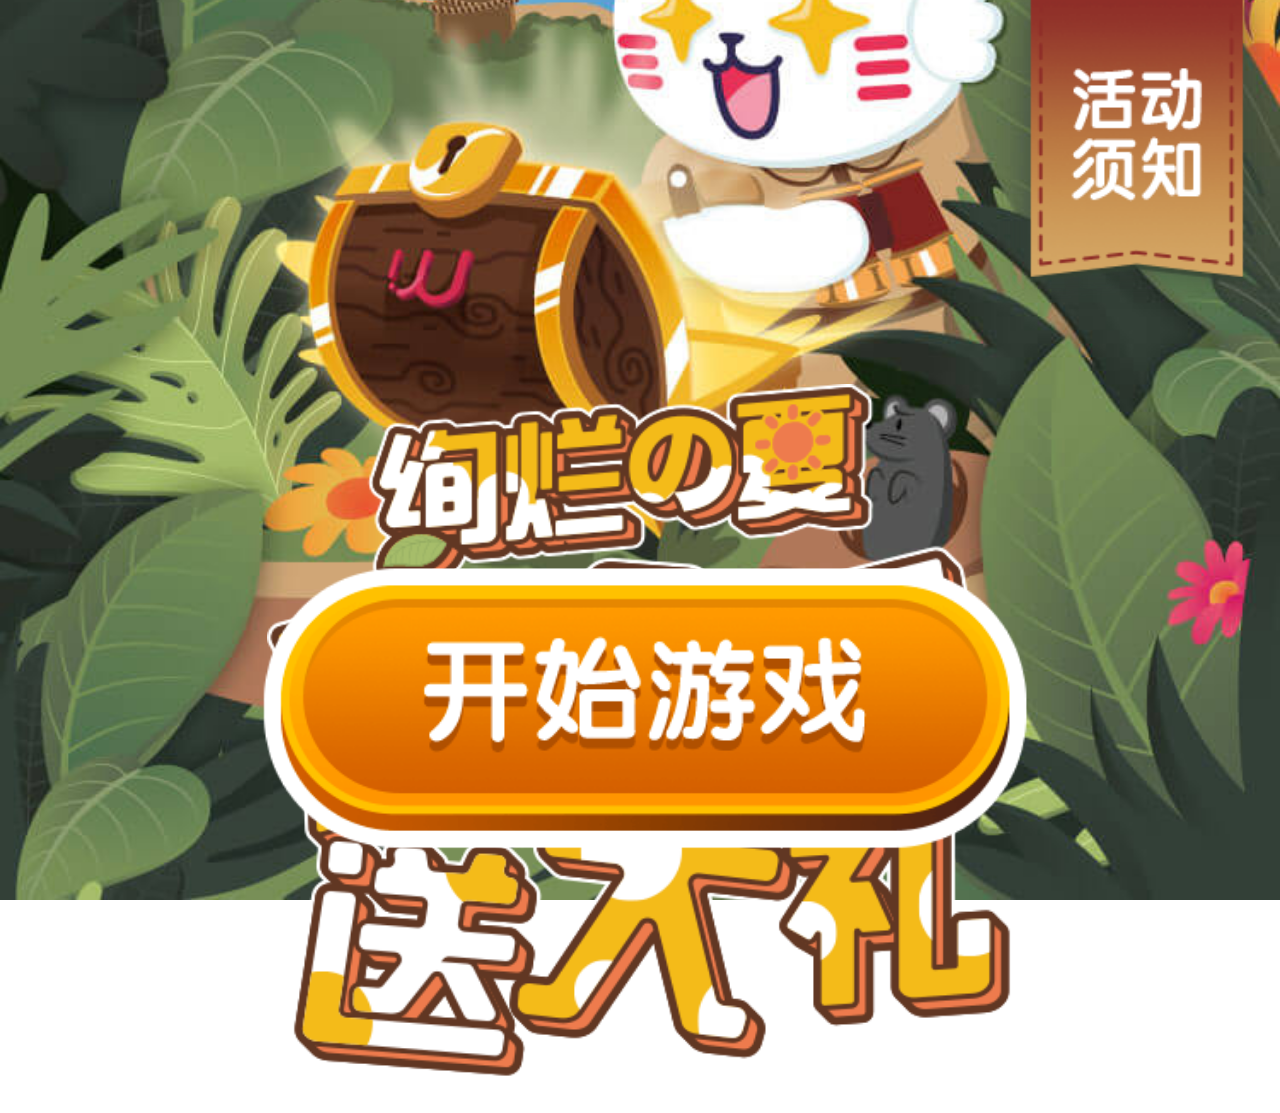
==== index.html @ 351ab5df "##" ====
<!DOCTYPE html>
<html>
<head lang="en">
    <meta charset="UTF-8">
    <meta name="author" content="SIRMly">
    <meta http-equiv="X-UA-Compatible" content="IE=edge,chrome=1" >
    <meta name="viewport" content="width=device-width,  initial-scale=1.0, minimum-scale=1.0, maximum-scale=1.0, user-scalable=no">
    <meta name="format-detection" content="telephone=no">
    <link rel="stylesheet" href="css/reset.css">
    <link rel="stylesheet" href="css/game.css">
    <title>GAME</title>
</head>
<body>
<div class="page bg" id="progress">
    <img src="img/loading.gif" alt="" id="loading"/>
</div>
<div class="page page1 hide">
    <div id="page1-word"></div>
    <div id="page1-notice"></div>
    <div id="page1-btn"></div>
    <div class="page hide" id="page1-state">
        <div id="close-page1-btn">×</div>
        <img src="img/state.png" alt="" width="90%"/>
    </div>
</div>
<div class="page page2 bg hide" id="game-center">
    <div class="head">
        <img src="img/2.png" alt="" id=""/>
    </div>
    <div class="time-wrapper">
        <div class="title-time">60.0s</div>
    </div>
    <div id="main">
        <div class="row">
            <div class="box">
                <div class="card">
                    <div class="pic"></div>
                </div>
            </div>
            <div class="box">
                <div class="card">
                    <div class="pic"></div>
                </div>
            </div>
            <div class="box">
                <div class="card">
                    <div class="pic"></div>
                </div>
            </div>
            <div class="box">
                <div class="card">
                    <div class="pic"></div>
                </div>
            </div>
        </div>
        <div class="row">
            <div class="box">
                <div class="card">
                    <div class="pic"></div>
                </div>
            </div>
            <div class="box">
                <div class="card">
                    <div class="pic"></div>
                </div>
            </div>
            <div class="box">
                <div class="card">
                    <div class="pic"></div>
                </div>
            </div>
            <div class="box">
                <div class="card">
                    <div class="pic"></div>
                </div>
            </div>
        </div>
        <div class="row">
            <div class="box">
                <div class="card">
                    <div class="pic"></div>
                </div>
            </div>
            <div class="box">
                <div class="card">
                    <div class="pic"></div>
                </div>
            </div>
            <div class="box">
                <div class="card">
                    <div class="pic"></div>
                </div>
            </div>
            <div class="box">
                <div class="card">
                    <div class="pic"></div>
                </div>
            </div>
        </div>
        <div class="row">
            <div class="box">
                <div class="card">
                    <div class="pic"></div>
                </div>
            </div>
            <div class="box">
                <div class="card">
                    <div class="pic"></div>
                </div>
            </div>
            <div class="box">
                <div class="card">
                    <div class="pic"></div>
                </div>
            </div>
            <div class="box">
                <div class="card">
                    <div class="pic"></div>
                </div>
            </div>
        </div>
    </div>
    <div id="crashes" class="page">
        <div id="success" class="hide">
            <img src="img/1.png" alt="" class="success-head"/>
            <div id="success-flag"></div>
            <div id="success-word">
                <p class="success-1">你的成绩为:<span id="yourTime">22.6</span>秒</p>
                <p class="success-1">成功击败全国<span id="yourRank">83</span>%的玩家</p>
                <p class="success-2">最佳成绩为: <span id="bestTime">17</span>秒</p>
                <p class="success-2">最佳排名为: NO.<span id="bestRank">4</span></p>
                <p class="success-3">已累计获得 <span id="money">100</span> 元</p>
            </div>
            <div id="reward-btn" class="big-btn"></div>
            <div class="crash-btns clearfix">
                <div id="rank-btn" class="crash-btn explain-btn pull-left"></div>
                <div id="again-btn" class="crash-btn again-btns pull-right"></div>
            </div>
        </div>
        <div id="fail" class="hide">
            <div id="fail-flag">
                <img src="img/fail-flag.png" alt="" id="fail-img" width="80%"/>
            </div>
            <div class="crash-btns clearfix">
                <div id="continue-btn" class="crash-btn again-btns pull-left"></div>
                <div id="home-btn" class="crash-btn pull-right"></div>
            </div>
            <div id="concern-btn" class="big-btn"></div>
        </div>
    </div>
</div>
<div class="page hide" id="explain">
    <div id="rank-wrapper">
        <div id="tabs">
            <div id="close">×</div>
            <ul class="clearfix">
                <li class="tab active">
                    <a href="javascript:;">活动说明</a>
                </li>
                <li class="tab">
                    <a href="javascript:;">排行榜</a>
                </li>
                <li class="tab">
                    <a href="javascript:;">我的奖品</a>
                </li>
            </ul>
            <div class="tab-show" id="state-wrapper">
                <img src="img/state.png" alt="" id="state"/>
            </div>
            <div class="tab-show hide" id="list-wrapper">
                <p>当前排名: <span id="bestRank2">3</span>位(只显示前100名)</p>
                <table>
                    <thead>
                    <tr>
                        <th>排行</th>
                        <th>头像</th>
                        <th>昵称</th>
                        <th>成绩</th>
                    </tr>
                    </thead>
                    <tbody>
                    <tr>
                        <td>NO.1</td>
                        <td>
                            <img src="img/2.png" alt=""/>
                        </td>
                        <td>饿哦是谁</td>
                        <td>12.9秒</td>
                    </tr>
                    <tr>
                        <td>NO.1</td>
                        <td>
                            <img src="img/2.png" alt=""/>
                        </td>
                        <td>饿哦是谁</td>
                        <td>12.9秒</td>
                    </tr>
                    <tr>
                        <td>NO.1</td>
                        <td>
                            <img src="img/2.png" alt=""/>
                        </td>
                        <td>饿哦是谁</td>
                        <td>12.9秒</td>
                    </tr>
                    <tr>
                        <td>NO.1</td>
                        <td>
                            <img src="img/2.png" alt=""/>
                        </td>
                        <td>饿哦是谁</td>
                        <td>12.9秒</td>
                    </tr>
                    <tr>
                        <td>NO.1</td>
                        <td>
                            <img src="img/2.png" alt=""/>
                        </td>
                        <td>饿哦是谁</td>
                        <td>12.9秒</td>
                    </tr>
                    <tr>
                        <td>NO.1</td>
                        <td>
                            <img src="img/2.png" alt=""/>
                        </td>
                        <td>饿哦是谁</td>
                        <td>12.9秒</td>
                    </tr>
                    <tr>
                        <td>NO.1</td>
                        <td>
                            <img src="img/2.png" alt=""/>
                        </td>
                        <td>饿哦是谁</td>
                        <td>12.9秒</td>
                    </tr>
                    <tr>
                        <td>NO.1</td>
                        <td>
                            <img src="img/2.png" alt=""/>
                        </td>
                        <td>饿哦是谁</td>
                        <td>12.9秒</td>
                    </tr>
                    <tr>
                        <td>NO.1</td>
                        <td>
                            <img src="img/2.png" alt=""/>
                        </td>
                        <td>饿哦是谁</td>
                        <td>12.9秒</td>
                    </tr>
                    <tr>
                        <td>NO.1</td>
                        <td>
                            <img src="img/2.png" alt=""/>
                        </td>
                        <td>饿哦是谁</td>
                        <td>12.9秒</td>
                    </tr>
                    <tr>
                        <td>NO.1</td>
                        <td>
                            <img src="img/2.png" alt=""/>
                        </td>
                        <td>饿哦是谁</td>
                        <td>12.9秒</td>
                    </tr>
                    <tr>
                        <td>NO.1</td>
                        <td>
                            <img src="img/2.png" alt=""/>
                        </td>
                        <td>饿哦是谁</td>
                        <td>12.9秒</td>
                    </tr>
                    <tr>
                        <td>NO.1</td>
                        <td>
                            <img src="img/2.png" alt=""/>
                        </td>
                        <td>饿哦是谁</td>
                        <td>12.9秒</td>
                    </tr>
                    <tr>
                        <td>NO.1</td>
                        <td>
                            <img src="img/2.png" alt=""/>
                        </td>
                        <td>饿哦是谁</td>
                        <td>12.9秒</td>
                    </tr>
                    <tr>
                        <td>NO.1</td>
                        <td>
                            <img src="img/2.png" alt=""/>
                        </td>
                        <td>饿哦是谁</td>
                        <td>12.9秒</td>
                    </tr>
                    </tbody>
                </table>
            </div>
            <div class="tab-show hide" id="rewards-wrapper">
                <p>我的奖品1</p>
                <p>我的奖品2</p>
                <p>我的奖品3</p>
                <p>我的奖品4</p>
                <p>我的奖品5</p>
            </div>
        </div>
    </div>
</div>
<div id="orientLayer" class="mod-orient-layer">
    <div class="mod-orient-layer__content">
        <i class="icon mod-orient-layer__icon-orient"></i>
        <div class="mod-orient-layer__desc">为了更好的体验，请使用竖屏浏览</div>
    </div>
</div>
<script src="js/jquery.min.js"></script>
<script src="js/game.js"></script>
</body>
</html>
---- css/game.css ----
@charset "utf-8";
html{
    -moz-text-size-adjust: 100%;
    -ms-text-size-adjust: 100%;
    text-size-adjust: 100%;
}
.page{position: absolute; left: 0; top: 0; width: 100%; height: 100%; }
#loading{width: 33.7%; position: absolute; left: 33.15%; top: 50%;
    -webkit-transform: translateY(-50%);
    -moz-transform: translateY(-50%);
    -ms-transform: translateY(-50%);
    -o-transform: translateY(-50%);
    transform: translateY(-50%);}
/*==page1==*/
.page1{background: url("../img/page1-bg.jpg") no-repeat bottom center; background-size: cover;}
#page1-word{width: 58.27vw; height: 56.93vw; margin: 30% auto 0; background: url("../img/page1-word.png") no-repeat center center;
    -webkit-background-size: contain;
    background-size: contain;}
#page1-notice{width: 21vw; height: 24.13vw; position: absolute; top: 0; right: 1%; background: url("../img/page1-notice.png") no-repeat center center;
    -webkit-background-size: contain;
    background-size: contain;}
#page1-btn{width: 62.5%; height: 24.3vw; position: absolute; left: 18.75%; bottom: 4%; background: url("../img/page1-btn.png") no-repeat center center;
    -webkit-background-size: contain;
    background-size: contain;}
#page1-state{width: 0; height: 0; right: 0; left: auto;  background-color: rgba(0,0,0,0.7); padding: 20% 0 0 5%;}
#close-page1-btn{font-size: 3rem; position: absolute; right: 0.2rem; top: 0.2rem; color: #fff;}
/*==page2==*/
.bg{background: url("../img/bg.jpg") no-repeat bottom center;
    -webkit-background-size: cover;
    background-size: cover;}
.head{width: 26.1%; height: 26.4vw; background: url("../img/head.png") no-repeat;
    -webkit-background-size:  100% 100%;
    background-size: 100% 100%; text-align: center; font-size: 0; padding: 3.6% 0;}
.head img{border-radius: 50%; width: 61.2%;}
.time-wrapper{width: 42%; height: 29.2vw; font-size: 10vw; text-align: center; padding-top: 13%; position: absolute; top: 0; left: 29%; background: url("../img/timer-bg.png") no-repeat center center;
    -webkit-background-size: contain;
    background-size: contain;}
#main{width: calc(86.4vw + 16px); margin: 10vh auto 0;}
.row{display: flex; margin: 5px 0;}
.box{width: 21.6vw; height: 21.6vw; border-radius: 50%; overflow: hidden;  margin: 0 2px; }
.card{width: 100%; height: 100%; margin: auto; border-radius: 50%;}
.cardRotate{
    -webkit-animation: cardRotate 0.4s ease 0s 1 forwards;
    -o-animation: cardRotate 0.4s ease 0s 1 forwards;
    animation: cardRotate 0.4s ease 0s 1 forwards;
}
@keyframes cardRotate {
    from{width: 0; height: 0;}
    to{width: 100%; height: 100%;
        -webkit-transform: rotate(-360deg);
        -moz-transform: rotate(-360deg);
        -ms-transform: rotate(-360deg);
        -o-transform: rotate(-360deg);
        transform: rotate(-360deg); }
}
.cardRotateBack{
    -webkit-animation: cardRotateBack 0.4s ease 0s 1 forwards;
    -o-animation: cardRotateBack 0.4s ease 0s 1 forwards;
    animation: cardRotateBack 0.4s ease 0s 1 forwards;
}
@keyframes cardRotateBack {
    from{}
    to{width: 0; height: 0;
        -webkit-transform: rotate(360deg);
        -moz-transform: rotate(360deg);
        -ms-transform: rotate(360deg);
        -o-transform: rotate(360deg);
        transform: rotate(360deg);}
}

.pic{width: 100%; height: 100%; background: url("../img/pic.png"); opacity: 0.5;
    -webkit-background-size: 100% 100%;
    background-size: 100% 100%; border-radius: 50%;
    -webkit-transition: transform 0.2s;
    -moz-transition: transform 0.2s;
    -ms-transition: transform 0.2s;
    -o-transition: transform 0.2s;
    transition: transform 0.2s;}
.trans{
    -webkit-transform: rotateY(90deg);
    -moz-transform: rotateY(90deg);
    -ms-transform: rotateY(90deg);
    -o-transform: rotateY(90deg);
    transform: rotateY(90deg);
}
/*==失败成功==*/
#crashes{background: rgba(0,0,0,0.5) url("../img/crash-bg.png") no-repeat bottom center;
    -webkit-background-size: contain;
    background-size: contain;}
#success{text-align: center; position: absolute; width: 100%; bottom: 17%;}
.success-head{width: 25%; height: 25vw; border: 3px solid #bf8146; border-radius: 50%;}
#success-flag{width: 44%; height: 16.4vw; background: url("../img/success-flag.png") no-repeat center center;
    -webkit-background-size: 100% 100%;
    background-size: 100% 100%; margin: 1% auto 0; }
#success-word{color: #643b26; font-weight: bolder;}
.success-1{font-size: 4vw;}
.success-1:nth-child(2){margin-bottom: 1%;}
.success-2{font-size: 3.5vw;}
.success-3{font-size: 4vw; margin-top: 1%;}
.big-btn{width: 58.3%; height: 16.1vw;}
#reward-btn{ margin: 3% auto 2%; background: url("../img/reward-btn.png") no-repeat center center;
    -webkit-background-size: contain;
    background-size: contain;}
.crash-btns{width: 58.3%; margin: 0 auto;}
.crash-btn{width: 48.9%; height: 12.9vw; }
#rank-btn{background: url("../img/rank-btn.png") no-repeat center center;
    -webkit-background-size: 100% 100%;
    background-size: 100% 100%;}
#again-btn{background: url("../img/again-btn.png") no-repeat center center;
    -webkit-background-size: 100% 100%;
    background-size: 100% 100%;}
/*==fail==*/
#fail{position: absolute; width: 100%; bottom: 17%;}
#fail-flag{width: 60vw; height: 57vw; margin: 0 auto; text-align: center;}
#continue-btn{background: url("../img/continue-btn.png") no-repeat center center;
    -webkit-background-size: 100% 100%;
    background-size: 100% 100%;}
#home-btn{background: url("../img/home-btn.png") no-repeat center center;
    -webkit-background-size: 100% 100%;
    background-size: 100% 100%;}
#concern-btn{background: url("../img/concern-btn.png") no-repeat center center;
    -webkit-background-size: 100% 100%;
    background-size: 100% 100%; margin: 3% auto 2%;}
/*==排行榜 说明==*/
#explain{width: 0; height: 0; background-color: rgba(0,0,0,0.7); color: #ffffff; padding: 0 0.4rem; right: 0; left: auto;  overflow: hidden; }
#explain a{color: #fff; width: 100%; display: inline-block;}
#rank-wrapper{width: 100%; height: 100%; overflow-y: scroll; font-size: 0.95rem; padding-top: 3%;}
#tabs{position: relative;}
#close{font-size: 3rem; position: absolute; right: 0; top: -0.5rem;}
#tabs ul{width: 100vw; border-bottom: 1px solid #fff;}
.tab{float: left; width: 30%; text-align: center; padding: 1.1rem 0 0.9rem; position: relative;}
.tab+.tab a{border-left: 1px solid #fff;}
.tab.active:before{position: absolute; width: 70%; content: ""; left: 15%; bottom: 0; height: 0; border: 1px solid #fff;}
.tab.active:after{position: absolute; content: ""; width: 0; height: 0; left: 50%; margin-left: -6px; bottom: 0;  border: 6px solid transparent; border-color: transparent transparent #fff transparent;}
#state{margin-top: 20%;}
#state{width: 82vw;}
#list-wrapper > p{margin: 1rem 0 0.2rem 0.5rem;}
#list-wrapper > table{width: 100vw; text-align: center; vertical-align: middle;}
#list-wrapper thead tr{height: 10vw;}
#list-wrapper tbody tr{border-bottom: 1px solid #fff;height: 13vw;}
#list-wrapper img{width: 10vw;}

#rewards-wrapper{padding: 1rem 0 1rem 1rem;}
#rewards-wrapper p{height: 1.5rem; line-height: 1.5rem;}












    /*==排行榜==*/
#rank-close{position: absolute; right: 0; top: -5px; font-size: 60px; }
#rank-table{width: 100%; text-align: center; color: #fff; }
#rank-table th{height: 40px; line-height: 40px;}
.rank-header{width: 14vw; height:14vw; border-radius: 50%;}
/*==横屏时提示==*/
@-webkit-keyframes rotation {
    10% { transform: rotate(90deg); -webkit-transform: rotate(90deg) }
    50%, 60% { transform: rotate(0deg); -webkit-transform: rotate(0deg) }
    90% { transform: rotate(90deg); -webkit-transform: rotate(90deg) }
    100% { transform: rotate(90deg); -webkit-transform: rotate(90deg) }
}
@keyframes rotation {
    10% { transform: rotate(90deg); -webkit-transform: rotate(90deg) }
    50%, 60% { transform: rotate(0deg); -webkit-transform: rotate(0deg) }
    90% { transform: rotate(90deg); -webkit-transform: rotate(90deg) }
    100% { transform: rotate(90deg); -webkit-transform: rotate(90deg) }
}
#orientLayer { display: none }
@media screen and (min-aspect-ratio: 13/9) {
    #orientLayer { display: block }
}
.mod-orient-layer { display: none; position: fixed; height: 100%; width: 100%; left: 0; top: 0; right: 0; bottom: 0; background: #000; z-index: 9997 }
.mod-orient-layer__content { position: absolute; width: 100%; top: 45%; margin-top: -75px; text-align: center }
.mod-orient-layer__icon-orient { background-image: url('../img/crossWarning.png'); display: inline-block; width: 67px; height: 109px; transform: rotate(90deg); -webkit-transform: rotate(90deg); -webkit-animation: rotation infinite 1.5s ease-in-out; animation: rotation infinite 1.5s ease-in-out; -webkit-background-size: 67px; background-size: 67px }
.mod-orient-layer__desc { margin-top: 20px; font-size: 15px; color: #fff }
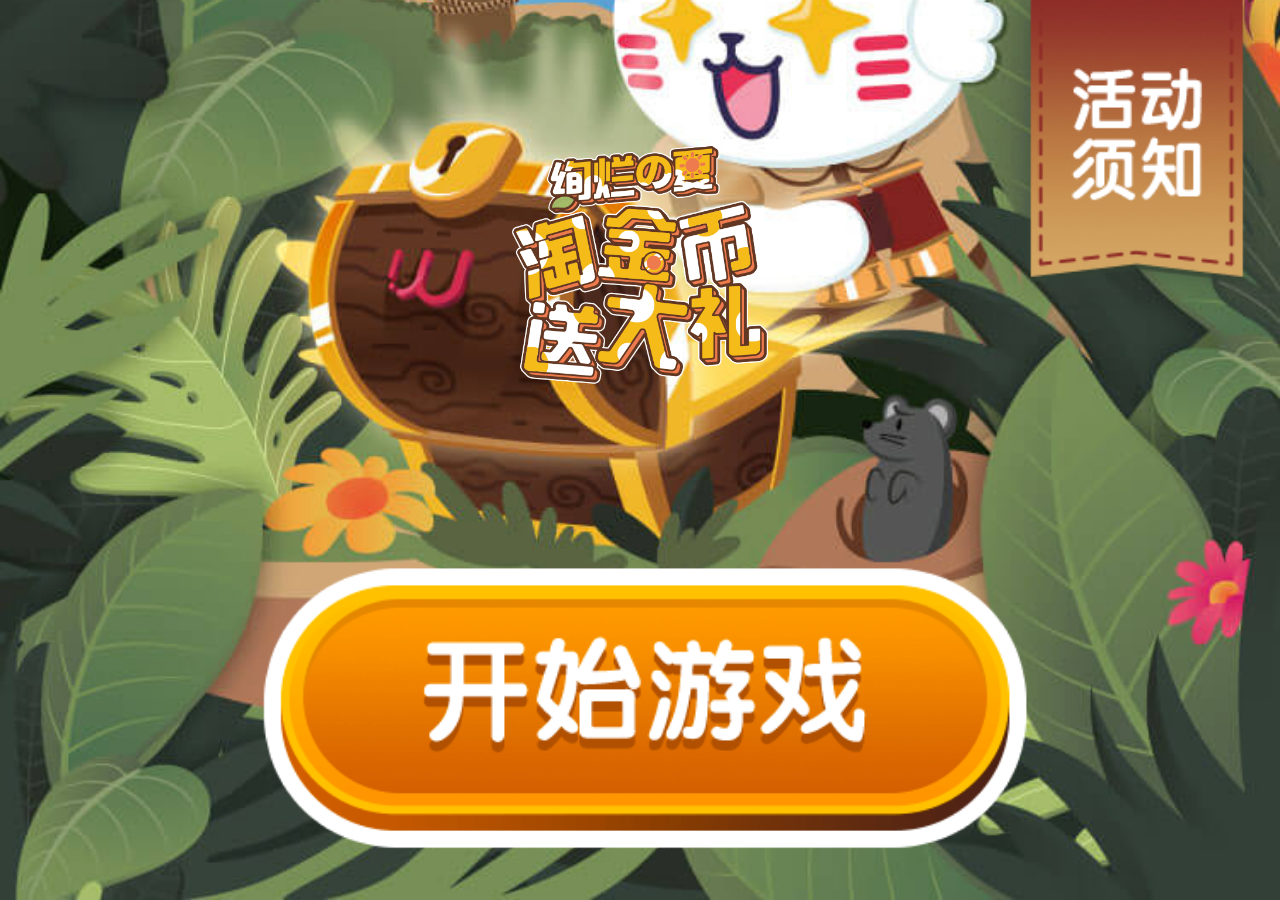
==== commit 65d359d5: "##" ====
--- a/index.html
+++ b/index.html
@@ -2,13 +2,13 @@
 <html>
 <head lang="en">
     <meta charset="UTF-8">
+    <title>GAME</title>
     <meta name="author" content="SIRMly">
     <meta http-equiv="X-UA-Compatible" content="IE=edge,chrome=1" >
     <meta name="viewport" content="width=device-width,  initial-scale=1.0, minimum-scale=1.0, maximum-scale=1.0, user-scalable=no">
     <meta name="format-detection" content="telephone=no">
     <link rel="stylesheet" href="css/reset.css">
     <link rel="stylesheet" href="css/game.css">
-    <title>GAME</title>
 </head>
 <body>
 <div class="page bg" id="progress">
@@ -303,11 +303,30 @@
                 </table>
             </div>
             <div class="tab-show hide" id="rewards-wrapper">
-                <p>我的奖品1</p>
-                <p>我的奖品2</p>
-                <p>我的奖品3</p>
-                <p>我的奖品4</p>
-                <p>我的奖品5</p>
+                <div class="ticket">
+                    <a href="ticket.html" class="ticket-link">
+                        <p class="link-big">一等奖 : 100元优惠券</p>
+                        <p class="link-middle">使用期限 : 2017.06.06 至 2017.09.30</p>
+                        <i class="link-icon"></i>
+                    </a>
+                    <p class="ticket-p">未核销</p>
+                </div>
+                <div class="ticket">
+                    <a href="ticket.html" class="ticket-link">
+                        <p class="link-big">一等奖 : 100元优惠券</p>
+                        <p class="link-middle">使用期限 : 2017.06.06 至 2017.09.30</p>
+                        <i class="link-icon"></i>
+                    </a>
+                    <p class="ticket-p">未核销</p>
+                </div>
+                <div class="ticket">
+                    <a href="ticket.html" class="ticket-link">
+                        <p class="link-big">一等奖 : 100元优惠券</p>
+                        <p class="link-middle">使用期限 : 2017.06.06 至 2017.09.30</p>
+                        <i class="link-icon"></i>
+                    </a>
+                    <p class="ticket-p">未核销</p>
+                </div>
             </div>
         </div>
     </div>
--- a/css/game.css
+++ b/css/game.css
@@ -13,15 +13,37 @@
     transform: translateY(-50%);}
 /*==page1==*/
 .page1{background: url("../img/page1-bg.jpg") no-repeat bottom center; background-size: cover;}
-#page1-word{width: 58.27vw; height: 56.93vw; margin: 30% auto 0; background: url("../img/page1-word.png") no-repeat center center;
-    -webkit-background-size: contain;
-    background-size: contain;}
+#page1-word{width: 20vw; height: 19.5vw;
+    background: url("../img/page1-word.png") no-repeat center center;
+    -webkit-background-size: contain;
+    background-size: contain;
+    position: absolute; top: 30%;left: 50%;
+    -webkit-transform: translate(-50%, -50%);
+    transform: translate(-50%, -50%);
+    -webkit-animation: page1wordMove 0.5s linear 0s 1 forwards;
+    animation: page1wordMove 0.5s linear 0s 1 forwards;}
+@keyframes page1wordMove {
+    0%{}
+    50%{width: 65vw; height: 63.5vw;}
+    100%{width: 58.27vw; height: 56.93vw;}
+}
 #page1-notice{width: 21vw; height: 24.13vw; position: absolute; top: 0; right: 1%; background: url("../img/page1-notice.png") no-repeat center center;
     -webkit-background-size: contain;
     background-size: contain;}
 #page1-btn{width: 62.5%; height: 24.3vw; position: absolute; left: 18.75%; bottom: 4%; background: url("../img/page1-btn.png") no-repeat center center;
     -webkit-background-size: contain;
-    background-size: contain;}
+    background-size: contain;
+    -webkit-animation: page1BtnMove 0.5s linear 0.5s 1 forwards;
+    animation: page1BtnMove 0.5s linear 0.5s 1 forwards;
+}
+@keyframes page1BtnMove {
+    0%{}
+    20%{-webkit-transform: rotate(6deg);transform: rotate(6deg);}
+    40%{-webkit-transform: rotate(-6deg);transform: rotate(-6deg);}
+    60%{-webkit-transform: rotate(6deg);transform: rotate(6deg);}
+    80%{-webkit-transform: rotate(-6deg);transform: rotate(-6deg);}
+    100%{-webkit-transform: rotate(0deg);transform: rotate(0deg);}
+}
 #page1-state{width: 0; height: 0; right: 0; left: auto;  background-color: rgba(0,0,0,0.7); padding: 20% 0 0 5%;}
 #close-page1-btn{font-size: 3rem; position: absolute; right: 0.2rem; top: 0.2rem; color: #fff;}
 /*==page2==*/
@@ -68,7 +90,7 @@
         transform: rotate(360deg);}
 }
 
-.pic{width: 100%; height: 100%; background: url("../img/pic.png"); opacity: 0.5;
+.pic{width: 100%; height: 100%; background: url("../img/pic.png");
     -webkit-background-size: 100% 100%;
     background-size: 100% 100%; border-radius: 50%;
     -webkit-transition: transform 0.2s;
@@ -123,11 +145,12 @@
     background-size: 100% 100%; margin: 3% auto 2%;}
 /*==排行榜 说明==*/
 #explain{width: 0; height: 0; background-color: rgba(0,0,0,0.7); color: #ffffff; padding: 0 0.4rem; right: 0; left: auto;  overflow: hidden; }
+/*#explain{width: 100%; height: 100%; background-color: rgba(0,0,0,0.7); color: #ffffff; padding: 0 0.4rem; right: 0; left: auto;  overflow: hidden; }*/
 #explain a{color: #fff; width: 100%; display: inline-block;}
 #rank-wrapper{width: 100%; height: 100%; overflow-y: scroll; font-size: 0.95rem; padding-top: 3%;}
 #tabs{position: relative;}
-#close{font-size: 3rem; position: absolute; right: 0; top: -0.5rem;}
-#tabs ul{width: 100vw; border-bottom: 1px solid #fff;}
+#close{font-size: 3rem; position: absolute; right: 0; top: -0.4rem;}
+#tabs ul{width: 100%; border-bottom: 1px solid #fff;}
 .tab{float: left; width: 30%; text-align: center; padding: 1.1rem 0 0.9rem; position: relative;}
 .tab+.tab a{border-left: 1px solid #fff;}
 .tab.active:before{position: absolute; width: 70%; content: ""; left: 15%; bottom: 0; height: 0; border: 1px solid #fff;}
@@ -140,25 +163,30 @@
 #list-wrapper tbody tr{border-bottom: 1px solid #fff;height: 13vw;}
 #list-wrapper img{width: 10vw;}
 
-#rewards-wrapper{padding: 1rem 0 1rem 1rem;}
-#rewards-wrapper p{height: 1.5rem; line-height: 1.5rem;}
-
-
-
-
-
-
-
-
-
-
-
-
-    /*==排行榜==*/
-#rank-close{position: absolute; right: 0; top: -5px; font-size: 60px; }
-#rank-table{width: 100%; text-align: center; color: #fff; }
-#rank-table th{height: 40px; line-height: 40px;}
-.rank-header{width: 14vw; height:14vw; border-radius: 50%;}
+.ticket{border: 3px solid #fff; width: 94%; margin: 1.5rem auto 0; border-radius: 6px; overflow: hidden; position: relative;}
+.ticket-link{display: block; font-weight: normal; border-bottom: 1px dashed #fff; padding: 1.2rem 0.8rem 1.2rem 1rem;}
+.link-big{font-size: 1.5rem;}
+.link-middle{font-size: 1rem; margin-top: 1rem;}
+.link-icon{width: 2.5rem; height: 2.5rem; position: absolute; right: 0; top: 2rem; background: url("../img/arrow.png") no-repeat center center;
+    -webkit-background-size: 100% 100%;
+    background-size: 100% 100%; }
+.ticket-p{padding: 0 1rem; height: 2.2rem; line-height: 2.2rem; color: #d87603;}
+
+
+
+
+
+
+
+
+
+
+
+
+
+
+
+
 /*==横屏时提示==*/
 @-webkit-keyframes rotation {
     10% { transform: rotate(90deg); -webkit-transform: rotate(90deg) }
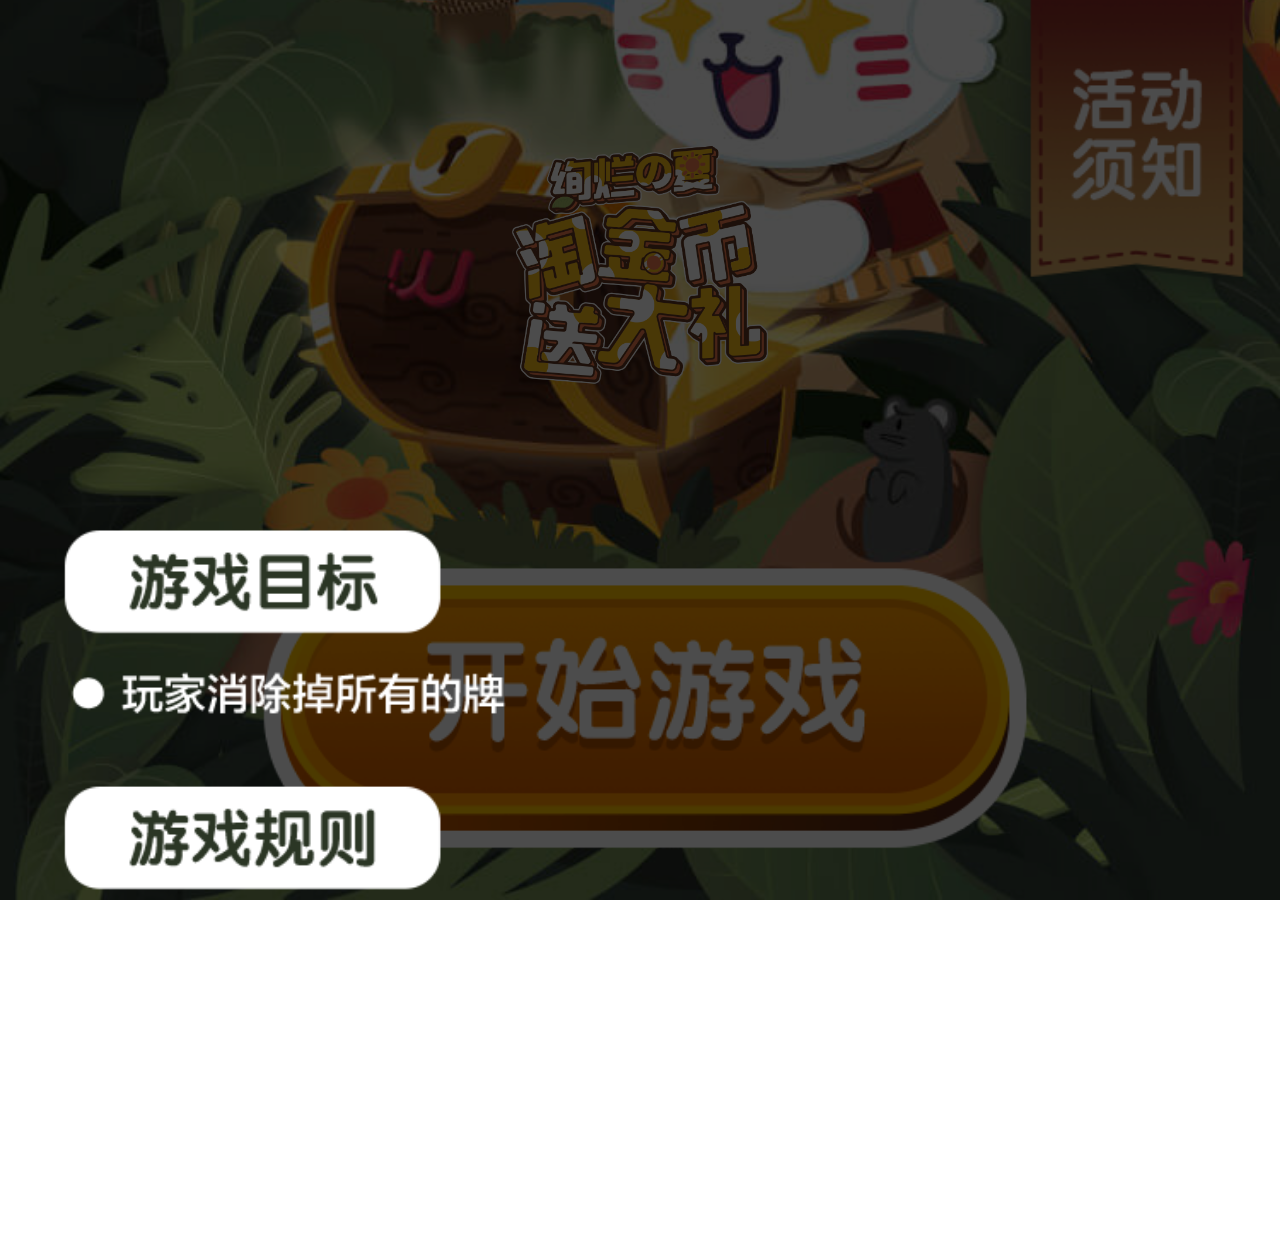
==== commit 8e415833: "##" ====
--- a/index.html
+++ b/index.html
@@ -2,7 +2,7 @@
 <html>
 <head lang="en">
     <meta charset="UTF-8">
-    <title>GAME</title>
+    <title>咪咪脱毛-绚烂の夏</title>
     <meta name="author" content="SIRMly">
     <meta http-equiv="X-UA-Compatible" content="IE=edge,chrome=1" >
     <meta name="viewport" content="width=device-width,  initial-scale=1.0, minimum-scale=1.0, maximum-scale=1.0, user-scalable=no">
@@ -12,7 +12,7 @@
 </head>
 <body>
 <div class="page bg" id="progress">
-    <img src="img/loading.gif" alt="" id="loading"/>
+    <div id="progressNum"></div>
 </div>
 <div class="page page1 hide">
     <div id="page1-word"></div>
@@ -22,13 +22,22 @@
         <div id="close-page1-btn">×</div>
         <img src="img/state.png" alt="" width="90%"/>
     </div>
+    <div class="page" id="rules">
+        <img src="img/rules.png" alt="" width="100%"/>
+    </div>
 </div>
 <div class="page page2 bg hide" id="game-center">
     <div class="head">
         <img src="img/2.png" alt="" id=""/>
     </div>
     <div class="time-wrapper">
-        <div class="title-time">60.0s</div>
+        <div class="title-time">
+            <div class="number" id="number1"></div>
+            <div class="number" id="number2"></div>
+            <div id="point"></div>
+            <div class="number" id="number3"></div>
+            <div id="string"></div>
+        </div>
     </div>
     <div id="main">
         <div class="row">
@@ -119,6 +128,14 @@
                 </div>
             </div>
         </div>
+    </div>
+    <div id="bomb-wrapper">
+        <div id="rope"></div>
+        <div id="bomb"></div>
+        <div id="fire"></div>
+        <div class="time-flag flag20"></div>
+        <div class="time-flag flag10"></div>
+        <div class="time-flag flag5"></div>
     </div>
     <div id="crashes" class="page">
         <div id="success" class="hide">
@@ -140,6 +157,7 @@
         <div id="fail" class="hide">
             <div id="fail-flag">
                 <img src="img/fail-flag.png" alt="" id="fail-img" width="80%"/>
+                <div id="reward-number">12312312312</div>
             </div>
             <div class="crash-btns clearfix">
                 <div id="continue-btn" class="crash-btn again-btns pull-left"></div>
@@ -164,168 +182,161 @@
                     <a href="javascript:;">我的奖品</a>
                 </li>
             </ul>
-            <div class="tab-show" id="state-wrapper">
-                <img src="img/state.png" alt="" id="state"/>
-            </div>
-            <div class="tab-show hide" id="list-wrapper">
-                <p>当前排名: <span id="bestRank2">3</span>位(只显示前100名)</p>
-                <table>
-                    <thead>
-                    <tr>
-                        <th>排行</th>
-                        <th>头像</th>
-                        <th>昵称</th>
-                        <th>成绩</th>
-                    </tr>
-                    </thead>
-                    <tbody>
-                    <tr>
-                        <td>NO.1</td>
-                        <td>
-                            <img src="img/2.png" alt=""/>
-                        </td>
-                        <td>饿哦是谁</td>
-                        <td>12.9秒</td>
-                    </tr>
-                    <tr>
-                        <td>NO.1</td>
-                        <td>
-                            <img src="img/2.png" alt=""/>
-                        </td>
-                        <td>饿哦是谁</td>
-                        <td>12.9秒</td>
-                    </tr>
-                    <tr>
-                        <td>NO.1</td>
-                        <td>
-                            <img src="img/2.png" alt=""/>
-                        </td>
-                        <td>饿哦是谁</td>
-                        <td>12.9秒</td>
-                    </tr>
-                    <tr>
-                        <td>NO.1</td>
-                        <td>
-                            <img src="img/2.png" alt=""/>
-                        </td>
-                        <td>饿哦是谁</td>
-                        <td>12.9秒</td>
-                    </tr>
-                    <tr>
-                        <td>NO.1</td>
-                        <td>
-                            <img src="img/2.png" alt=""/>
-                        </td>
-                        <td>饿哦是谁</td>
-                        <td>12.9秒</td>
-                    </tr>
-                    <tr>
-                        <td>NO.1</td>
-                        <td>
-                            <img src="img/2.png" alt=""/>
-                        </td>
-                        <td>饿哦是谁</td>
-                        <td>12.9秒</td>
-                    </tr>
-                    <tr>
-                        <td>NO.1</td>
-                        <td>
-                            <img src="img/2.png" alt=""/>
-                        </td>
-                        <td>饿哦是谁</td>
-                        <td>12.9秒</td>
-                    </tr>
-                    <tr>
-                        <td>NO.1</td>
-                        <td>
-                            <img src="img/2.png" alt=""/>
-                        </td>
-                        <td>饿哦是谁</td>
-                        <td>12.9秒</td>
-                    </tr>
-                    <tr>
-                        <td>NO.1</td>
-                        <td>
-                            <img src="img/2.png" alt=""/>
-                        </td>
-                        <td>饿哦是谁</td>
-                        <td>12.9秒</td>
-                    </tr>
-                    <tr>
-                        <td>NO.1</td>
-                        <td>
-                            <img src="img/2.png" alt=""/>
-                        </td>
-                        <td>饿哦是谁</td>
-                        <td>12.9秒</td>
-                    </tr>
-                    <tr>
-                        <td>NO.1</td>
-                        <td>
-                            <img src="img/2.png" alt=""/>
-                        </td>
-                        <td>饿哦是谁</td>
-                        <td>12.9秒</td>
-                    </tr>
-                    <tr>
-                        <td>NO.1</td>
-                        <td>
-                            <img src="img/2.png" alt=""/>
-                        </td>
-                        <td>饿哦是谁</td>
-                        <td>12.9秒</td>
-                    </tr>
-                    <tr>
-                        <td>NO.1</td>
-                        <td>
-                            <img src="img/2.png" alt=""/>
-                        </td>
-                        <td>饿哦是谁</td>
-                        <td>12.9秒</td>
-                    </tr>
-                    <tr>
-                        <td>NO.1</td>
-                        <td>
-                            <img src="img/2.png" alt=""/>
-                        </td>
-                        <td>饿哦是谁</td>
-                        <td>12.9秒</td>
-                    </tr>
-                    <tr>
-                        <td>NO.1</td>
-                        <td>
-                            <img src="img/2.png" alt=""/>
-                        </td>
-                        <td>饿哦是谁</td>
-                        <td>12.9秒</td>
-                    </tr>
-                    </tbody>
-                </table>
-            </div>
-            <div class="tab-show hide" id="rewards-wrapper">
-                <div class="ticket">
-                    <a href="ticket.html" class="ticket-link">
+            <div class="tab-shows">
+                <div class="tab-show" id="state-wrapper">
+                    <img src="img/state.png" alt="" id="state"/>
+                </div>
+                <div class="tab-show hide" id="list-wrapper">
+                    <p>当前排名: <span id="bestRank2">3</span>位(只显示前100名)</p>
+                    <table>
+                        <thead>
+                        <tr>
+                            <th>排行</th>
+                            <th>头像</th>
+                            <th>昵称</th>
+                            <th>成绩</th>
+                        </tr>
+                        </thead>
+                        <tbody>
+                        <tr>
+                            <td>NO.1</td>
+                            <td>
+                                <img src="img/2.png" alt=""/>
+                            </td>
+                            <td>饿哦是谁</td>
+                            <td>12.9秒</td>
+                        </tr>
+                        <tr>
+                            <td>NO.1</td>
+                            <td>
+                                <img src="img/2.png" alt=""/>
+                            </td>
+                            <td>饿哦是谁</td>
+                            <td>12.9秒</td>
+                        </tr>
+                        <tr>
+                            <td>NO.1</td>
+                            <td>
+                                <img src="img/2.png" alt=""/>
+                            </td>
+                            <td>饿哦是谁</td>
+                            <td>12.9秒</td>
+                        </tr>
+                        <tr>
+                            <td>NO.1</td>
+                            <td>
+                                <img src="img/2.png" alt=""/>
+                            </td>
+                            <td>饿哦是谁</td>
+                            <td>12.9秒</td>
+                        </tr>
+                        <tr>
+                            <td>NO.1</td>
+                            <td>
+                                <img src="img/2.png" alt=""/>
+                            </td>
+                            <td>饿哦是谁</td>
+                            <td>12.9秒</td>
+                        </tr>
+                        <tr>
+                            <td>NO.1</td>
+                            <td>
+                                <img src="img/2.png" alt=""/>
+                            </td>
+                            <td>饿哦是谁</td>
+                            <td>12.9秒</td>
+                        </tr>
+                        <tr>
+                            <td>NO.1</td>
+                            <td>
+                                <img src="img/2.png" alt=""/>
+                            </td>
+                            <td>饿哦是谁</td>
+                            <td>12.9秒</td>
+                        </tr>
+                        <tr>
+                            <td>NO.1</td>
+                            <td>
+                                <img src="img/2.png" alt=""/>
+                            </td>
+                            <td>饿哦是谁</td>
+                            <td>12.9秒</td>
+                        </tr>
+                        <tr>
+                            <td>NO.1</td>
+                            <td>
+                                <img src="img/2.png" alt=""/>
+                            </td>
+                            <td>饿哦是谁</td>
+                            <td>12.9秒</td>
+                        </tr>
+                        <tr>
+                            <td>NO.1</td>
+                            <td>
+                                <img src="img/2.png" alt=""/>
+                            </td>
+                            <td>饿哦是谁</td>
+                            <td>12.9秒</td>
+                        </tr>
+                        <tr>
+                            <td>NO.1</td>
+                            <td>
+                                <img src="img/2.png" alt=""/>
+                            </td>
+                            <td>饿哦是谁</td>
+                            <td>12.9秒</td>
+                        </tr>
+                        <tr>
+                            <td>NO.1</td>
+                            <td>
+                                <img src="img/2.png" alt=""/>
+                            </td>
+                            <td>饿哦是谁</td>
+                            <td>12.9秒</td>
+                        </tr>
+                        <tr>
+                            <td>NO.1</td>
+                            <td>
+                                <img src="img/2.png" alt=""/>
+                            </td>
+                            <td>饿哦是谁</td>
+                            <td>12.9秒</td>
+                        </tr>
+                        <tr>
+                            <td>NO.1</td>
+                            <td>
+                                <img src="img/2.png" alt=""/>
+                            </td>
+                            <td>饿哦是谁</td>
+                            <td>12.9秒</td>
+                        </tr>
+                        <tr>
+                            <td>NO.1</td>
+                            <td>
+                                <img src="img/2.png" alt=""/>
+                            </td>
+                            <td>饿哦是谁</td>
+                            <td>12.9秒</td>
+                        </tr>
+                        </tbody>
+                    </table>
+                </div>
+                <div class="tab-show hide" id="rewards-wrapper">
+                    <div class="ticket">
                         <p class="link-big">一等奖 : 100元优惠券</p>
-                        <p class="link-middle">使用期限 : 2017.06.06 至 2017.09.30</p>
-                        <i class="link-icon"></i>
-                    </a>
-                    <p class="ticket-p">未核销</p>
-                </div>
-                <div class="ticket">
-                    <a href="ticket.html" class="ticket-link">
+                        <p class="link-middle">使用期限 : 2017.06.11-2017.09.10</p>
+                        <p class="ticket-p">1234567894112</p>
+                    </div>
+                    <div class="ticket">
                         <p class="link-big">一等奖 : 100元优惠券</p>
-                        <p class="link-middle">使用期限 : 2017.06.06 至 2017.09.30</p>
-                        <i class="link-icon"></i>
-                    </a>
-                    <p class="ticket-p">未核销</p>
-                </div>
-                <div class="ticket">
-                    <a href="ticket.html" class="ticket-link">
+                        <p class="link-middle">使用期限 : 2017.06.11-2017.09.10</p>
+                        <p class="ticket-p">1234567894112</p>
+                    </div>
+                    <div class="ticket">
                         <p class="link-big">一等奖 : 100元优惠券</p>
-                        <p class="link-middle">使用期限 : 2017.06.06 至 2017.09.30</p>
-                        <i class="link-icon"></i>
-                    </a>
-                    <p class="ticket-p">未核销</p>
+                        <p class="link-middle">使用期限 : 2017.06.11-2017.09.10</p>
+                        <p class="ticket-p">1234567894112</p>
+                    </div>
                 </div>
             </div>
         </div>
--- a/css/game.css
+++ b/css/game.css
@@ -5,12 +5,13 @@
     text-size-adjust: 100%;
 }
 .page{position: absolute; left: 0; top: 0; width: 100%; height: 100%; }
-#loading{width: 33.7%; position: absolute; left: 33.15%; top: 50%;
-    -webkit-transform: translateY(-50%);
-    -moz-transform: translateY(-50%);
-    -ms-transform: translateY(-50%);
-    -o-transform: translateY(-50%);
-    transform: translateY(-50%);}
+#progressNum{font-size: 1.8rem; font-weight: bold; color: #e3dd49;
+    position: absolute; left: 50%; top: 50%;
+    -webkit-transform: translate(-50%, -50%);
+    -moz-transform: translate(-50%, -50%);
+    -ms-transform: translate(-50%, -50%);
+    -o-transform: translate(-50%, -50%);
+    transform: translate(-50%, -50%);}
 /*==page1==*/
 .page1{background: url("../img/page1-bg.jpg") no-repeat bottom center; background-size: cover;}
 #page1-word{width: 20vw; height: 19.5vw;
@@ -20,8 +21,11 @@
     position: absolute; top: 30%;left: 50%;
     -webkit-transform: translate(-50%, -50%);
     transform: translate(-50%, -50%);
+    }
+#page1-word.page1-word-move{
     -webkit-animation: page1wordMove 0.5s linear 0s 1 forwards;
-    animation: page1wordMove 0.5s linear 0s 1 forwards;}
+    animation: page1wordMove 0.5s linear 0s 1 forwards;
+}
 @keyframes page1wordMove {
     0%{}
     50%{width: 65vw; height: 63.5vw;}
@@ -33,9 +37,10 @@
 #page1-btn{width: 62.5%; height: 24.3vw; position: absolute; left: 18.75%; bottom: 4%; background: url("../img/page1-btn.png") no-repeat center center;
     -webkit-background-size: contain;
     background-size: contain;
-    -webkit-animation: page1BtnMove 0.5s linear 0.5s 1 forwards;
-    animation: page1BtnMove 0.5s linear 0.5s 1 forwards;
-}
+
+}
+#page1-btn.page1-btn-move{-webkit-animation: page1BtnMove 0.5s linear 0.5s 1 forwards;
+    animation: page1BtnMove 0.5s linear 0.5s 1 forwards;}
 @keyframes page1BtnMove {
     0%{}
     20%{-webkit-transform: rotate(6deg);transform: rotate(6deg);}
@@ -46,6 +51,7 @@
 }
 #page1-state{width: 0; height: 0; right: 0; left: auto;  background-color: rgba(0,0,0,0.7); padding: 20% 0 0 5%;}
 #close-page1-btn{font-size: 3rem; position: absolute; right: 0.2rem; top: 0.2rem; color: #fff;}
+#rules{background-color: rgba(0,0,0,0.7); padding-top: 38%;}
 /*==page2==*/
 .bg{background: url("../img/bg.jpg") no-repeat bottom center;
     -webkit-background-size: cover;
@@ -57,7 +63,12 @@
 .time-wrapper{width: 42%; height: 29.2vw; font-size: 10vw; text-align: center; padding-top: 13%; position: absolute; top: 0; left: 29%; background: url("../img/timer-bg.png") no-repeat center center;
     -webkit-background-size: contain;
     background-size: contain;}
-#main{width: calc(86.4vw + 16px); margin: 10vh auto 0;}
+.title-time{width: 100%; height: 100%;display: flex; justify-content:center;}
+.title-time>div{background: url("../img/time-num.png") no-repeat; }
+div.number{width: 18%; height: 100%;background-position: 1% 82%; background-size: 1100% auto;}
+div#point{height: 100%; width: 10%;background-position: 90.7% 79%; background-size: 2800% auto;}
+div#string{height: 100%; width: 15%; background-position: 99.5% 83%; background-size: 1300% auto;}
+#main{width: calc(86.4vw + 16px); margin: 8vh auto 0;}
 .row{display: flex; margin: 5px 0;}
 .box{width: 21.6vw; height: 21.6vw; border-radius: 50%; overflow: hidden;  margin: 0 2px; }
 .card{width: 100%; height: 100%; margin: auto; border-radius: 50%;}
@@ -75,6 +86,15 @@
         -o-transform: rotate(-360deg);
         transform: rotate(-360deg); }
 }
+@-webkit-keyframes cardRotate {
+    from{width: 0; height: 0;}
+    to{width: 100%; height: 100%;
+        -webkit-transform: rotate(-360deg);
+        -moz-transform: rotate(-360deg);
+        -ms-transform: rotate(-360deg);
+        -o-transform: rotate(-360deg);
+        transform: rotate(-360deg); }
+}
 .cardRotateBack{
     -webkit-animation: cardRotateBack 0.4s ease 0s 1 forwards;
     -o-animation: cardRotateBack 0.4s ease 0s 1 forwards;
@@ -89,7 +109,15 @@
         -o-transform: rotate(360deg);
         transform: rotate(360deg);}
 }
-
+@-webkit-keyframes cardRotateBack {
+    from{}
+    to{width: 0; height: 0;
+        -webkit-transform: rotate(360deg);
+        -moz-transform: rotate(360deg);
+        -ms-transform: rotate(360deg);
+        -o-transform: rotate(360deg);
+        transform: rotate(360deg);}
+}
 .pic{width: 100%; height: 100%; background: url("../img/pic.png");
     -webkit-background-size: 100% 100%;
     background-size: 100% 100%; border-radius: 50%;
@@ -103,8 +131,52 @@
     -moz-transform: rotateY(90deg);
     -ms-transform: rotateY(90deg);
     -o-transform: rotateY(90deg);
-    transform: rotateY(90deg);
-}
+    transform: rotateY(90deg); }
+#bomb-wrapper{position: absolute; left: 0; bottom: 0; width: 100%; }
+#rope{height: 25vw; width: 77.6vw; background: url("../img/rope.png") no-repeat right center;
+    -webkit-background-size: auto 100%;
+    background-size: auto 100%;; position: absolute; bottom: 0; right: 14vw;}
+#bomb{width: 21.3vw; height: 25vw; position: absolute; bottom: 0; right: 0; background: url("../img/bomb.png") no-repeat;
+    -webkit-background-size: 100% 100%;
+    background-size: 100% 100%;}
+#fire{width: 20.5vw; height: 16.7vw; position: absolute; bottom: 11vw; right: 81%; background: url("../img/fire.png") no-repeat;
+    -webkit-background-size: 100% 100%;
+    background-size: 100% 100%;  }
+.fireMove{ -webkit-animation: fireMove 60s linear 0s 1 forwards ;
+    -o-animation: fireMove 60s linear 0s 1 forwards ;
+    animation: fireMove 60s linear 0s 1 forwards ;}
+@keyframes fireMove {
+    0%{}
+    5%{transform: translate(10vw,9vw)}
+    8.33%{transform: translate(21vw,8vw);}
+    16.677%{transform: translate(35vw,2vw);}
+    33.3%{transform: translate(54vw,-2vw);}
+    100%{transform: translate(73vw,2vw);}
+}
+@-webkit-keyframes fireMove {
+    0%{}
+    5%{transform: translate(10vw,9vw)}
+    8.33%{transform: translate(21vw,8vw);}
+    16.677%{transform: translate(35vw,2vw);}
+    33.3%{transform: translate(54vw,-2vw);}
+    100%{transform: translate(73vw,2vw);}
+}
+.time-flag{width: 9vw; height: 9vw; position: absolute;
+    -webkit-transition: all 0.3s ;
+    -moz-transition: all 0.3s ;
+    -ms-transition: all 0.3s ;
+    -o-transition: all 0.3s ;
+    transition: all 0.3s ;}
+.flag20{ left: 25%; bottom: 14vw; background: url("../img/20.png") no-repeat center center;
+    -webkit-background-size: contain;
+    background-size: contain;}
+.flag10{ left: 41%; bottom: 5vw;background: url("../img/10.png") no-repeat center center;
+    -webkit-background-size: contain;
+    background-size: contain;}
+.flag5{ left: 60%; bottom: 7vw;background: url("../img/5yuan.png") no-repeat center center;
+    -webkit-background-size: contain;
+    background-size: contain;}
+.flag-hide{width: 0; height: 0; }
 /*==失败成功==*/
 #crashes{background: rgba(0,0,0,0.5) url("../img/crash-bg.png") no-repeat bottom center;
     -webkit-background-size: contain;
@@ -133,7 +205,8 @@
     background-size: 100% 100%;}
 /*==fail==*/
 #fail{position: absolute; width: 100%; bottom: 17%;}
-#fail-flag{width: 60vw; height: 57vw; margin: 0 auto; text-align: center;}
+#fail-flag{width: 60vw; height: 57vw; margin: 0 auto; text-align: center; position: relative; font-size: 0;}
+#reward-number{position: absolute; left: 0; bottom: 4vw; width: 100%; height: 15.86vw; line-height: 15vw; color: #100f12; font-weight: bold; font-size: 1.2rem;}
 #continue-btn{background: url("../img/continue-btn.png") no-repeat center center;
     -webkit-background-size: 100% 100%;
     background-size: 100% 100%;}
@@ -145,7 +218,6 @@
     background-size: 100% 100%; margin: 3% auto 2%;}
 /*==排行榜 说明==*/
 #explain{width: 0; height: 0; background-color: rgba(0,0,0,0.7); color: #ffffff; padding: 0 0.4rem; right: 0; left: auto;  overflow: hidden; }
-/*#explain{width: 100%; height: 100%; background-color: rgba(0,0,0,0.7); color: #ffffff; padding: 0 0.4rem; right: 0; left: auto;  overflow: hidden; }*/
 #explain a{color: #fff; width: 100%; display: inline-block;}
 #rank-wrapper{width: 100%; height: 100%; overflow-y: scroll; font-size: 0.95rem; padding-top: 3%;}
 #tabs{position: relative;}
@@ -155,38 +227,21 @@
 .tab+.tab a{border-left: 1px solid #fff;}
 .tab.active:before{position: absolute; width: 70%; content: ""; left: 15%; bottom: 0; height: 0; border: 1px solid #fff;}
 .tab.active:after{position: absolute; content: ""; width: 0; height: 0; left: 50%; margin-left: -6px; bottom: 0;  border: 6px solid transparent; border-color: transparent transparent #fff transparent;}
-#state{margin-top: 20%;}
+.tab-shows{height: calc(100vh - 8rem); overflow: hidden; margin-top: 1vh;}
+.tab-show{height: 100%; overflow-y: scroll;}
+#state{margin-top: 10%;}
 #state{width: 82vw;}
 #list-wrapper > p{margin: 1rem 0 0.2rem 0.5rem;}
-#list-wrapper > table{width: 100vw; text-align: center; vertical-align: middle;}
+#list-wrapper > table{width: 100%; text-align: center; vertical-align: middle;}
+#list-wrapper table td{white-space: nowrap; overflow: hidden; text-overflow: ellipsis; max-width: 26vw;}
 #list-wrapper thead tr{height: 10vw;}
 #list-wrapper tbody tr{border-bottom: 1px solid #fff;height: 13vw;}
 #list-wrapper img{width: 10vw;}
-
 .ticket{border: 3px solid #fff; width: 94%; margin: 1.5rem auto 0; border-radius: 6px; overflow: hidden; position: relative;}
-.ticket-link{display: block; font-weight: normal; border-bottom: 1px dashed #fff; padding: 1.2rem 0.8rem 1.2rem 1rem;}
-.link-big{font-size: 1.5rem;}
-.link-middle{font-size: 1rem; margin-top: 1rem;}
-.link-icon{width: 2.5rem; height: 2.5rem; position: absolute; right: 0; top: 2rem; background: url("../img/arrow.png") no-repeat center center;
-    -webkit-background-size: 100% 100%;
-    background-size: 100% 100%; }
-.ticket-p{padding: 0 1rem; height: 2.2rem; line-height: 2.2rem; color: #d87603;}
-
-
-
-
-
-
-
-
-
-
-
-
-
-
-
-
+.ticket-link{display: block; font-weight: normal; }
+.link-big{font-size: 1.5rem; padding-left: 1rem; height: 3rem; line-height: 4rem;}
+.link-middle{font-size: 1rem; margin-top: 1rem; padding-left: 1rem; height: 2.5rem; line-height: 2rem;}
+.ticket-p{padding-left: 1rem; height: 2.5rem; line-height: 2.5rem; color: #ffc000; font-weight: bold; border-top: 1px dashed #fff; }
 /*==横屏时提示==*/
 @-webkit-keyframes rotation {
     10% { transform: rotate(90deg); -webkit-transform: rotate(90deg) }
@@ -207,4 +262,4 @@
 .mod-orient-layer { display: none; position: fixed; height: 100%; width: 100%; left: 0; top: 0; right: 0; bottom: 0; background: #000; z-index: 9997 }
 .mod-orient-layer__content { position: absolute; width: 100%; top: 45%; margin-top: -75px; text-align: center }
 .mod-orient-layer__icon-orient { background-image: url('../img/crossWarning.png'); display: inline-block; width: 67px; height: 109px; transform: rotate(90deg); -webkit-transform: rotate(90deg); -webkit-animation: rotation infinite 1.5s ease-in-out; animation: rotation infinite 1.5s ease-in-out; -webkit-background-size: 67px; background-size: 67px }
-.mod-orient-layer__desc { margin-top: 20px; font-size: 15px; color: #fff }
+.mod-orient-layer__desc { margin-top: 20px; font-size: 15px; color: #fff }